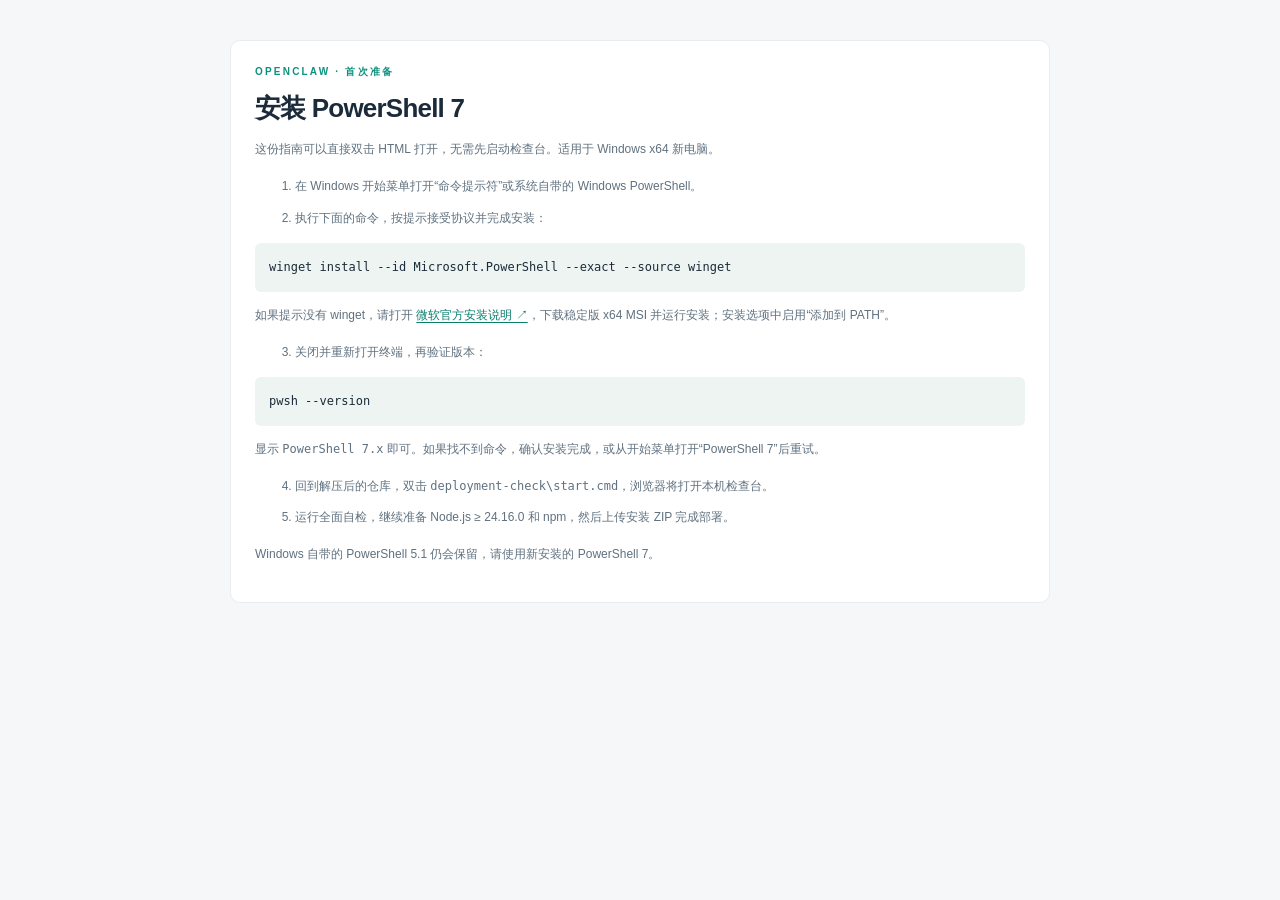
==== deployment-check/public/powershell7.html @ f4ea8567 "Add PowerShell 7 setup steps and standalone installation guide" ====
<!doctype html>
<html lang="zh-CN">
<head>
  <meta charset="utf-8">
  <meta name="viewport" content="width=device-width, initial-scale=1">
  <title>PowerShell 7 安装指南 · OpenClaw</title>
  <link rel="stylesheet" href="style.css">
</head>
<body class="standalone-guide">
  <main>
    <section class="prerequisite-card" aria-label="PowerShell 7 安装指南">
      <div class="eyebrow">OPENCLAW · 首次准备</div>
      <h1>安装 PowerShell 7</h1>
      <p>这份指南可以直接双击 HTML 打开，无需先启动检查台。适用于 Windows x64 新电脑。</p>
      <ol>
        <li>在 Windows 开始菜单打开“命令提示符”或系统自带的 Windows PowerShell。</li>
        <li>执行下面的命令，按提示接受协议并完成安装：</li>
      </ol>
      <pre><code>winget install --id Microsoft.PowerShell --exact --source winget</code></pre>
      <p>如果提示没有 winget，请打开 <a href="https://learn.microsoft.com/zh-cn/powershell/scripting/install/installing-powershell-on-windows" target="_blank" rel="noopener noreferrer">微软官方安装说明 ↗</a>，下载稳定版 x64 MSI 并运行安装；安装选项中启用“添加到 PATH”。</p>
      <ol start="3">
        <li>关闭并重新打开终端，再验证版本：</li>
      </ol>
      <pre><code>pwsh --version</code></pre>
      <p>显示 <code>PowerShell 7.x</code> 即可。如果找不到命令，确认安装完成，或从开始菜单打开“PowerShell 7”后重试。</p>
      <ol start="4">
        <li>回到解压后的仓库，双击 <code>deployment-check\start.cmd</code>，浏览器将打开本机检查台。</li>
        <li>运行全面自检，继续准备 Node.js ≥ 24.16.0 和 npm，然后上传安装 ZIP 完成部署。</li>
      </ol>
      <p>Windows 自带的 PowerShell 5.1 仍会保留，请使用新安装的 PowerShell 7。</p>
    </section>
  </main>
</body>
</html>
---- deployment-check/public/style.css ----
:root{--bg:#f5f7f9;--ink:#1b2b3a;--muted:#7a8796;--line:#e8edf1;--green:#0d927f;--green-bg:#e8f6f1;--red:#d64f51;--red-bg:#fff0ef;--amber:#ba8b29;--amber-bg:#fff7e5;--nav:#142631}*{box-sizing:border-box}html{scroll-behavior:smooth;scroll-padding-top:28px}body{margin:0;font-family:Inter,"Segoe UI","Microsoft YaHei",sans-serif;color:var(--ink);background:var(--bg);font-size:14px}button,input{font:inherit}button,a,input{ -webkit-tap-highlight-color:transparent}button{cursor:pointer}button:disabled{cursor:default;opacity:.45}a{color:inherit;text-decoration:none}button:focus-visible,a:focus-visible,input:focus-visible,summary:focus-visible{outline:3px solid #79c9bc;outline-offset:3px}.sidebar{position:fixed;inset:0 auto 0 0;width:232px;background:var(--nav);color:#a6b5bf;padding:33px 20px;display:flex;flex-direction:column}.brand{display:flex;gap:12px;align-items:center;color:#fff;padding:0 10px;font-weight:650;font-size:20px;letter-spacing:-.5px}.brand small{display:block;font-size:11px;font-weight:400;color:#899fae;letter-spacing:1px;margin-top:5px}.brand-icon{display:flex;align-items:center;justify-content:center;position:relative;width:37px;height:40px;border:1px solid #668f92;border-radius:12px;color:#73d2bc;font-size:26px}.brand-icon span{position:absolute;right:3px;bottom:0;color:#e6be78}.nav-label{font-size:11px;color:#6f8998;letter-spacing:1px;margin:51px 15px 16px}.nav-item{width:100%;display:flex;align-items:center;gap:13px;color:#96adbb;font-size:13px;text-align:left;padding:14px 15px;background:none;border:0;border-radius:7px;margin-bottom:7px}.nav-item>span:first-child{font-size:19px;line-height:16px;width:18px}.nav-item:hover{background:#1d3541;color:white}.nav-item.selected{color:#8ae2cb;background:#213d43}.nav-dot{width:5px;height:5px;background:#71d5ba;border-radius:50%;margin-left:auto}.sidebar-bottom{margin-top:auto;padding:20px 12px 0;font-size:11px;color:#a2b7bf}.local-dot{display:inline-block;background:#67c5a5;width:6px;height:6px;border-radius:50%;margin-right:7px}.sidebar-bottom p{line-height:1.9;color:#698591;margin:16px 0 25px}.sidebar-version{font-size:9px;letter-spacing:1.3px;border-top:1px solid #29404a;padding-top:18px;color:#5f7d8a}main{margin-left:232px}.topbar{height:75px;background:white;border-bottom:1px solid var(--line);display:flex;justify-content:space-between;align-items:center;padding:0 44px;font-size:12px;color:#8a96a1}.topbar span:not(.connection){margin:0 12px;color:#c5cdd3}.topbar strong{font-weight:500;color:#455766}.connection{font-size:11px;color:#637980;display:flex;align-items:center;gap:7px}.connection i{width:6px;height:6px;border-radius:50%;background:#47b48c}.connection.offline i{background:var(--red)}.content{max-width:1320px;margin:auto;padding:40px 44px 20px}.page-heading{display:flex;align-items:center;justify-content:space-between;margin-bottom:30px;gap:20px}.eyebrow{font-size:10px;letter-spacing:2.2px;color:var(--green);font-weight:650;margin-bottom:12px}h1{font-size:28px;font-weight:650;letter-spacing:-.8px;margin:0 0 11px}h1 span{color:var(--green)}.page-heading p{color:var(--muted);font-size:12px;margin:0;line-height:1.8}.os-tag{padding:9px 12px;border:1px solid #dee5e9;border-radius:6px;font-size:11px;white-space:nowrap;color:#697985;background:white}.os-tag span{font-size:17px;color:#456e7b;margin-right:6px}.overview-grid{display:grid;grid-template-columns:2.2fr 1fr 1fr 1fr;gap:15px;margin-bottom:22px}.progress-card,.stat-card{background:#fff;border:1px solid var(--line);border-radius:10px;min-height:151px}.progress-card{padding:20px 22px}.card-top{display:flex;align-items:center;justify-content:space-between;font-size:11px;color:#60717f}.badge{display:inline-flex;align-items:center;border-radius:4px;padding:4px 7px;font-size:10px;white-space:nowrap}.neutral{background:#f0f3f5;color:#85919d}.badge.pass{background:var(--green-bg);color:var(--green)}.badge.fail{background:var(--red-bg);color:var(--red)}.badge.warn{background:var(--amber-bg);color:var(--amber)}.progress-number{display:flex;gap:8px;align-items:baseline;margin:12px 0 11px}.progress-number strong{font-size:30px;line-height:1;font-weight:650}.progress-number>span{font-size:11px;color:#8a97a0}.progress-number .percent{margin-left:auto;color:var(--green);font-size:13px;font-weight:600}.progress-track{height:5px;background:#eef3f3;border-radius:3px;overflow:hidden}.progress-track div{height:100%;width:0;background:var(--green);border-radius:3px;transition:width .3s}.progress-card p{font-size:10px;margin:10px 0 0;color:#8c98a3;line-height:1.6}.stat-card{display:flex;align-items:center;justify-content:center;gap:13px;padding:16px}.stat-icon{display:flex;align-items:center;justify-content:center;border-radius:11px;width:39px;height:39px;font-size:21px}.success{background:var(--green-bg);color:var(--green)}.danger{background:var(--red-bg);color:var(--red)}.amber{background:var(--amber-bg);color:var(--amber)}.stat-card strong{font-size:27px;font-weight:600;display:block;line-height:1.2}.stat-card div>span{font-size:10px;display:block;color:#87939c;margin-top:8px;white-space:nowrap}.setup-card{background:white;border:1px solid var(--line);border-radius:10px;padding:22px;display:flex;justify-content:space-between;align-items:center;gap:25px;margin-bottom:30px}.path-field{flex:1;max-width:490px}.path-field label{display:block;font-size:12px;font-weight:550;margin-bottom:10px}.path-field label span{font-size:10px;color:#99a4ae;font-weight:400;margin-left:12px}.input-wrap{display:flex;align-items:center;border:1px solid #dfe6eb;border-radius:5px;background:#fbfcfd;height:37px}.input-wrap>span{margin-left:12px;color:#7d97a1;font-size:19px}.input-wrap input{border:0;background:transparent;width:100%;padding:9px 12px;color:#445a68;font-family:Consolas,monospace;font-size:12px;border-radius:5px;min-width:0}.path-field small{display:block;font-size:10px;color:#98a3ad;margin-top:8px;line-height:1.7}.setup-actions{display:flex;gap:9px}.button{padding:10px 16px;font-size:11px;border:1px solid transparent;border-radius:5px;white-space:nowrap;transition:background .15s}.primary{background:var(--green);color:white;box-shadow:0 2px 3px #0d927f16}.primary:hover{background:#087e6d}.primary span{font-size:14px;margin-right:5px}.secondary{background:white;border-color:#dfe6eb;color:#667986}.secondary:hover:not(:disabled){background:#f7f9fa}.section-heading{display:flex;align-items:center;justify-content:space-between;margin-bottom:18px}h2{font-size:15px;font-weight:600;margin:0}h2 span{font-weight:400;color:#92a0ab;font-size:11px;margin-left:9px}.legend{display:flex;gap:14px;font-size:10px;color:#94a0aa}.legend span{display:flex;align-items:center;gap:5px}.legend i{width:5px;height:5px;display:inline-block;border-radius:50%}.green{background:var(--green)}.red{background:var(--red)}.yellow{background:var(--amber)}.check-group{border:1px solid var(--line);border-radius:9px;background:white;margin-bottom:16px;overflow:hidden}.group-heading{background:#fcfdfd;padding:16px 20px;display:flex;align-items:center;gap:10px;border-bottom:1px solid var(--line)}.group-number{display:flex;align-items:center;justify-content:center;width:24px;height:24px;border:1px solid #dfe7ea;border-radius:6px;color:#7d919a;font-family:Consolas,monospace;font-size:11px}.group-heading h3{font-size:12px;font-weight:550;margin:0}.group-heading p{font-size:10px;color:#99a4ae;margin:0 0 0 7px}.group-progress{margin-left:auto;color:#8b9aa4;font-size:10px}.check-row{border-bottom:1px solid #eff2f4}.check-row:last-child{border-bottom:0}.check-main{display:flex;align-items:center;gap:13px;padding:17px 22px;min-height:72px;transition:background .2s}.check-row[data-status=fail] .check-main{background:#fff6f5}.check-row[data-status=running] .check-main{background:#f1faf8}.check-icon{flex-shrink:0;width:22px;height:22px;display:flex;align-items:center;justify-content:center;border:1.5px solid #d9e1e6;border-radius:50%;color:#c3ccd3;font-size:12px;font-weight:700}.check-row[data-status=pass] .check-icon{background:var(--green-bg);border-color:transparent;color:var(--green)}.check-row[data-status=fail] .check-icon{background:var(--red-bg);border-color:#f2cdca;color:var(--red)}.check-row[data-status=warn] .check-icon{background:var(--amber-bg);border-color:#f2e4bd;color:var(--amber)}.check-row[data-status=running] .check-icon{border-color:#c3e8de;border-top-color:var(--green);animation:spin 1s linear infinite;font-size:0}.check-info{flex:1;min-width:0}.check-info h4{font-size:12px;font-weight:500;margin:0 0 5px;display:flex;align-items:center;gap:9px}.step-label{font-size:9px;font-weight:400;color:#a1adb5}.check-description{font-size:10px;line-height:1.8;margin:0;color:#96a1aa;overflow-wrap:anywhere}.check-row[data-status=fail] .check-description{color:#c77672}.check-state{font-size:10px;color:#9ba6af;min-width:52px;text-align:right}.check-row[data-status=pass] .check-state{color:var(--green)}.check-row[data-status=fail] .check-state{color:var(--red)}.check-row[data-status=warn] .check-state{color:var(--amber)}.row-actions{display:flex;gap:8px;align-items:center;margin-left:9px}.row-actions button{border:1px solid #e3e9ed;border-radius:4px;background:white;font-size:10px;color:#738692;padding:5px 9px;white-space:nowrap}.row-actions button:hover:not(:disabled){color:var(--green);border-color:#aed6cd}.row-actions button[data-action=retry]{min-width:43px}.check-details{margin:0 22px 16px 57px;background:#f8fafb;border:1px solid #e8eef0;border-radius:6px;padding:15px 17px;font-size:11px;color:#6c7c88;line-height:1.9}.check-details p{margin:0 0 8px}.check-details p:last-child{margin:0}.check-details .detail-title{font-weight:600;color:#465c68}.command-row{display:flex;align-items:center;gap:10px;background:#edf2f4;border-radius:4px;padding:10px 12px;margin:9px 0}.command-row code{flex:1;font-family:Consolas,monospace;font-size:11px;white-space:pre-wrap;overflow-wrap:anywhere;color:#3d626c}.command-row button{font-size:10px;background:white;border:1px solid #dae3e7;border-radius:4px;padding:4px 8px;color:#59727d;white-space:nowrap}.acceptance-card{display:flex;gap:17px;border:1px solid #dce8e4;background:#f1f7f5;border-radius:9px;padding:23px;margin-top:25px}.acceptance-icon{background:#dfefe8;color:#418d78;width:33px;height:33px;border-radius:8px;display:flex;align-items:center;justify-content:center;font-size:20px;flex-shrink:0}.acceptance-card h3{font-size:13px;font-weight:550;margin:1px 0 8px}.acceptance-card p{font-size:10px;color:#85968e;line-height:1.9;margin:0 0 13px}.manual-check{display:flex;align-items:flex-start;gap:9px;margin:12px 0;font-size:11px;color:#60766c;line-height:1.7}.manual-check input{accent-color:var(--green);margin:3px 0 0;width:14px;height:14px;flex-shrink:0}.manual-check.checked{color:var(--green)}footer{display:flex;justify-content:space-between;font-size:9px;color:#a6b0b7;padding:27px 0 9px}.notice{padding:13px 17px;border:1px solid #e7d9b5;background:#fff9ed;border-radius:6px;margin:-10px 0 24px;color:#92722c;font-size:11px;line-height:1.8}.notice.error{border-color:#f2d1ce;background:#fff2f0;color:#b4544f}.toast{position:fixed;bottom:28px;left:calc(50% + 100px);transform:translateX(-50%);background:#183b3b;color:white;border-radius:7px;padding:12px 22px;box-shadow:0 8px 30px #183b3b24;font-size:12px;z-index:4}.hidden{display:none!important}@keyframes spin{to{transform:rotate(360deg)}}@media(min-width:1500px){.content{padding-top:46px}.check-main{padding-top:19px;padding-bottom:19px}}@media(max-width:1150px){.sidebar{width:200px;padding-left:14px;padding-right:14px}main{margin-left:200px}.content{padding:30px 27px}.topbar{padding:0 27px}.overview-grid{grid-template-columns:1.7fr 1fr 1fr 1fr;gap:10px}.stat-card{gap:8px;padding:11px}.stat-icon{width:31px;height:31px}.stat-card strong{font-size:24px}.setup-card{gap:15px}.button{padding:10px 11px}.page-heading h1{font-size:25px}.group-heading p{display:none}}@media(max-width:850px){.sidebar{display:none}main{margin-left:0}.content{padding:27px 20px}.topbar{height:60px;padding:0 20px}.overview-grid{grid-template-columns:repeat(3,1fr)}.progress-card{grid-column:1/-1}.stat-card{min-height:88px;justify-content:flex-start;padding:15px 18px}.stat-card div{display:flex;flex-direction:column}.stat-card div>span{margin-top:4px}.setup-card{flex-wrap:wrap;gap:20px}.path-field{max-width:none;flex-basis:100%}.setup-actions{width:100%}.setup-actions .primary{flex:1}.page-heading h1{font-size:24px}.os-tag{display:none}.toast{left:50%}.group-heading{padding:14px 16px}.check-main{padding:16px;gap:10px}.row-actions{margin-left:0}.check-details{margin-left:47px;margin-right:16px}.step-label{display:none}.acceptance-card{padding:19px}.connection{font-size:10px}.connection i{flex-shrink:0}}@media(max-width:460px){.page-heading h1{font-size:21px}.eyebrow{font-size:9px}.stat-card{padding:12px 9px;gap:7px}.stat-icon{width:27px;height:27px;font-size:17px}.stat-card div>span{font-size:9px}.stat-card strong{font-size:22px}.check-main{flex-wrap:wrap}.check-info{flex-basis:calc(100% - 35px)}.check-state{margin-left:32px;text-align:left;min-width:0}.row-actions{margin-left:auto}.check-details{margin-left:16px}.path-field label span{display:block;margin:5px 0 0}.legend{gap:8px;font-size:9px}.acceptance-icon{display:none}.progress-card{padding:18px}.progress-card,.stat-card{border-radius:7px}footer{flex-direction:column;gap:8px}.topbar{font-size:11px}.connection{max-width:148px;line-height:1.5}}
.deployment-card{background:#fff;border:1px solid var(--line);border-radius:10px;padding:24px;margin:0 0 30px;scroll-margin-top:25px}.deployment-heading{display:flex;align-items:center;justify-content:space-between;gap:16px;margin-bottom:23px}.deployment-heading .eyebrow{margin-bottom:9px}.deployment-heading h2{font-size:16px}.deployment-heading p{font-size:11px;color:var(--muted);line-height:1.9;margin:9px 0 0}.deploy-layout{display:grid;grid-template-columns:1.1fr 1fr;gap:28px}.upload-zone{border:1px dashed #b8d5cc;border-radius:7px;background:#f7fbf9;padding:20px;text-align:center;min-width:0}.upload-zone label{display:flex;align-items:center;flex-direction:column;cursor:pointer;gap:10px}.upload-icon{width:32px;height:32px;color:var(--green);font-size:25px}.upload-zone strong{font-size:13px;font-weight:550}.upload-zone label>span:last-child{font-size:10px;color:#92a69b;line-height:1.8}.upload-zone input{font-size:11px;width:100%;max-width:310px;margin-top:13px;color:#7a8f83}.upload-zone p{font-size:10px;color:#7b9589;line-height:1.8;margin:12px 0 0;overflow-wrap:anywhere}.deploy-fields>label,.deploy-options>div>label{display:block;font-size:11px;font-weight:550;margin:0 0 9px}.deploy-fields label span{font-size:10px;color:#9aa6ac;font-weight:400;margin-left:8px}.deploy-fields input[type=password],.deploy-options input[type=number]{width:100%;border:1px solid #dfe6eb;border-radius:5px;background:#fbfcfd;padding:10px 12px;font-size:12px;min-width:0;color:#445a68}.deploy-options{display:flex;gap:25px;align-items:center;margin:16px 0}.deploy-options>div{width:110px}.business-choice{display:flex;gap:8px;align-items:center;font-size:11px;color:#687f74}.business-choice input{accent-color:var(--green)}.deploy-fields>.button{width:100%;margin-top:3px}.deploy-scope{color:#94a198;font-size:10px;line-height:1.9;margin:17px 0 0}.deploy-status{background:#f4f8f7;border:1px solid #dfeae5;border-radius:6px;padding:16px;margin-top:20px;font-size:11px;color:#638074}.deploy-status strong{font-weight:500;line-height:1.9}.deploy-status .progress-track{margin:12px 0 9px}.deploy-status .progress-track>div{width:0}.deploy-status>span{font-size:10px}.deploy-status.error{background:#fff4f2;border-color:#f0d5cf;color:#b56559}.deploy-status.error .progress-track>div{background:var(--red)}.deploy-status.complete{background:#edf8f3;color:var(--green)}.deploy-status details{margin-top:13px}.deploy-status summary{cursor:pointer}.deploy-status pre{background:#172b33;color:#bfd4cd;font-family:Consolas,monospace;font-size:10px;line-height:1.9;border-radius:5px;padding:15px;max-height:260px;overflow:auto;white-space:pre-wrap;overflow-wrap:anywhere}@media(max-width:850px){.deploy-layout{grid-template-columns:1fr;gap:20px}.deployment-card{padding:20px}.deployment-heading{align-items:flex-start}.deployment-heading h2{font-size:15px}.deployment-heading .badge{font-size:9px}.deploy-options{justify-content:space-between}.upload-zone{padding:17px}}
.prerequisite-card{background:#fff;border:1px solid var(--line);border-radius:10px;padding:24px;margin-bottom:24px;scroll-margin-top:25px}.prerequisite-card h2{font-size:16px}.prerequisite-card p,.prerequisite-card li{font-size:12px;line-height:1.9;color:#60717f}.prerequisite-card pre{background:#edf4f2;border-radius:6px;padding:14px;overflow-x:auto;line-height:1.7;font-size:12px}.prerequisite-card code{font-family:Consolas,monospace;overflow-wrap:anywhere}.prerequisite-card a{color:#087e6d;text-decoration:underline;text-underline-offset:3px}.prerequisite-guide{font-size:12px}.standalone-guide main{margin:40px auto;padding:0 20px;max-width:860px}.standalone-guide h1{font-size:26px}.prerequisite-card li{margin:9px 0}@media(max-width:850px){.prerequisite-card{padding:20px}.standalone-guide main{margin:20px auto}}
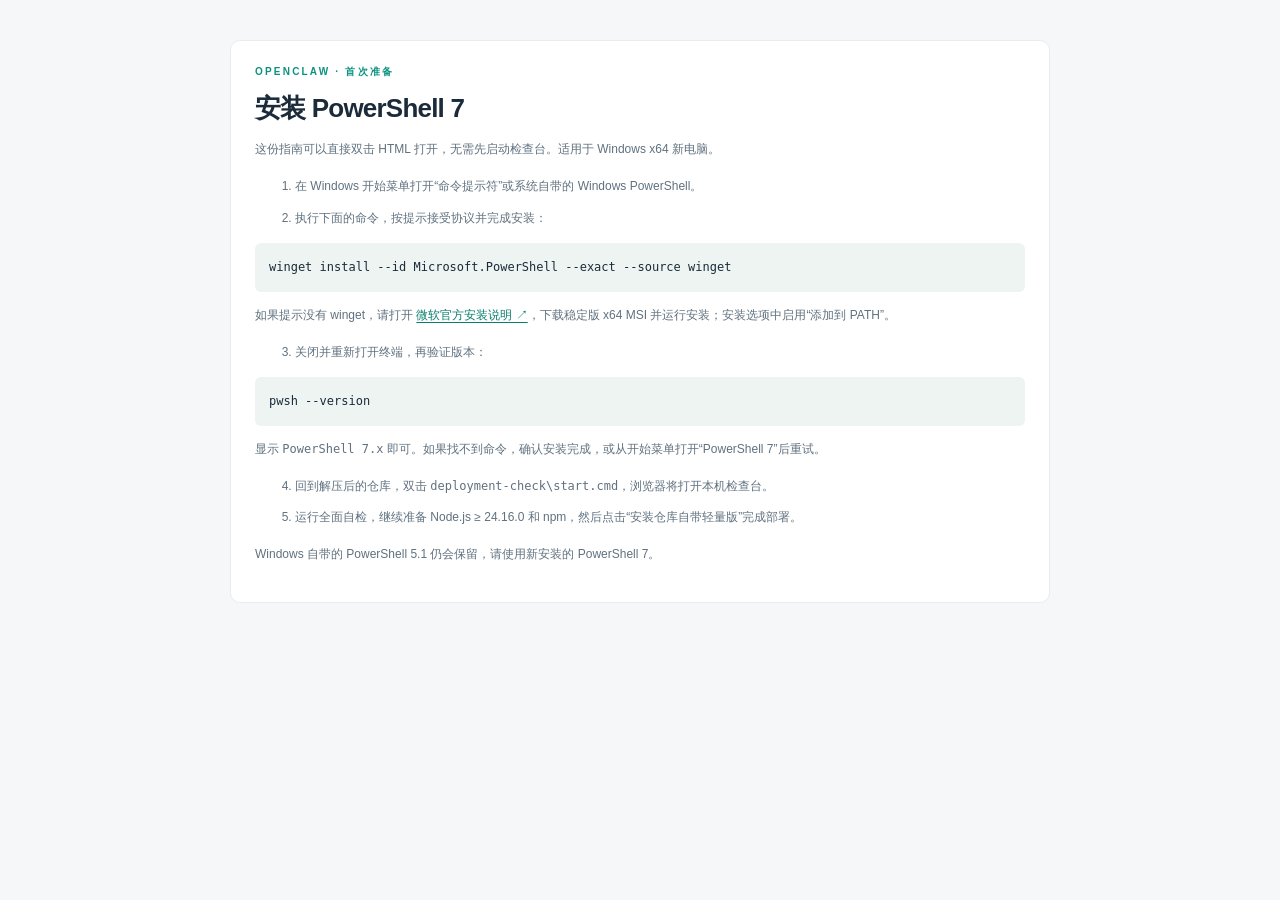
==== commit 59fcecd5: "Default web deployment to bundled Lite source and document release downloads" ====
--- a/deployment-check/public/powershell7.html
+++ b/deployment-check/public/powershell7.html
@@ -25,7 +25,7 @@
       <p>显示 <code>PowerShell 7.x</code> 即可。如果找不到命令，确认安装完成，或从开始菜单打开“PowerShell 7”后重试。</p>
       <ol start="4">
         <li>回到解压后的仓库，双击 <code>deployment-check\start.cmd</code>，浏览器将打开本机检查台。</li>
-        <li>运行全面自检，继续准备 Node.js ≥ 24.16.0 和 npm，然后上传安装 ZIP 完成部署。</li>
+        <li>运行全面自检，继续准备 Node.js ≥ 24.16.0 和 npm，然后点击“安装仓库自带轻量版”完成部署。</li>
       </ol>
       <p>Windows 自带的 PowerShell 5.1 仍会保留，请使用新安装的 PowerShell 7。</p>
     </section>
--- a/deployment-check/public/style.css
+++ b/deployment-check/public/style.css
@@ -1,3 +1,4 @@
 :root{--bg:#f5f7f9;--ink:#1b2b3a;--muted:#7a8796;--line:#e8edf1;--green:#0d927f;--green-bg:#e8f6f1;--red:#d64f51;--red-bg:#fff0ef;--amber:#ba8b29;--amber-bg:#fff7e5;--nav:#142631}*{box-sizing:border-box}html{scroll-behavior:smooth;scroll-padding-top:28px}body{margin:0;font-family:Inter,"Segoe UI","Microsoft YaHei",sans-serif;color:var(--ink);background:var(--bg);font-size:14px}button,input{font:inherit}button,a,input{ -webkit-tap-highlight-color:transparent}button{cursor:pointer}button:disabled{cursor:default;opacity:.45}a{color:inherit;text-decoration:none}button:focus-visible,a:focus-visible,input:focus-visible,summary:focus-visible{outline:3px solid #79c9bc;outline-offset:3px}.sidebar{position:fixed;inset:0 auto 0 0;width:232px;background:var(--nav);color:#a6b5bf;padding:33px 20px;display:flex;flex-direction:column}.brand{display:flex;gap:12px;align-items:center;color:#fff;padding:0 10px;font-weight:650;font-size:20px;letter-spacing:-.5px}.brand small{display:block;font-size:11px;font-weight:400;color:#899fae;letter-spacing:1px;margin-top:5px}.brand-icon{display:flex;align-items:center;justify-content:center;position:relative;width:37px;height:40px;border:1px solid #668f92;border-radius:12px;color:#73d2bc;font-size:26px}.brand-icon span{position:absolute;right:3px;bottom:0;color:#e6be78}.nav-label{font-size:11px;color:#6f8998;letter-spacing:1px;margin:51px 15px 16px}.nav-item{width:100%;display:flex;align-items:center;gap:13px;color:#96adbb;font-size:13px;text-align:left;padding:14px 15px;background:none;border:0;border-radius:7px;margin-bottom:7px}.nav-item>span:first-child{font-size:19px;line-height:16px;width:18px}.nav-item:hover{background:#1d3541;color:white}.nav-item.selected{color:#8ae2cb;background:#213d43}.nav-dot{width:5px;height:5px;background:#71d5ba;border-radius:50%;margin-left:auto}.sidebar-bottom{margin-top:auto;padding:20px 12px 0;font-size:11px;color:#a2b7bf}.local-dot{display:inline-block;background:#67c5a5;width:6px;height:6px;border-radius:50%;margin-right:7px}.sidebar-bottom p{line-height:1.9;color:#698591;margin:16px 0 25px}.sidebar-version{font-size:9px;letter-spacing:1.3px;border-top:1px solid #29404a;padding-top:18px;color:#5f7d8a}main{margin-left:232px}.topbar{height:75px;background:white;border-bottom:1px solid var(--line);display:flex;justify-content:space-between;align-items:center;padding:0 44px;font-size:12px;color:#8a96a1}.topbar span:not(.connection){margin:0 12px;color:#c5cdd3}.topbar strong{font-weight:500;color:#455766}.connection{font-size:11px;color:#637980;display:flex;align-items:center;gap:7px}.connection i{width:6px;height:6px;border-radius:50%;background:#47b48c}.connection.offline i{background:var(--red)}.content{max-width:1320px;margin:auto;padding:40px 44px 20px}.page-heading{display:flex;align-items:center;justify-content:space-between;margin-bottom:30px;gap:20px}.eyebrow{font-size:10px;letter-spacing:2.2px;color:var(--green);font-weight:650;margin-bottom:12px}h1{font-size:28px;font-weight:650;letter-spacing:-.8px;margin:0 0 11px}h1 span{color:var(--green)}.page-heading p{color:var(--muted);font-size:12px;margin:0;line-height:1.8}.os-tag{padding:9px 12px;border:1px solid #dee5e9;border-radius:6px;font-size:11px;white-space:nowrap;color:#697985;background:white}.os-tag span{font-size:17px;color:#456e7b;margin-right:6px}.overview-grid{display:grid;grid-template-columns:2.2fr 1fr 1fr 1fr;gap:15px;margin-bottom:22px}.progress-card,.stat-card{background:#fff;border:1px solid var(--line);border-radius:10px;min-height:151px}.progress-card{padding:20px 22px}.card-top{display:flex;align-items:center;justify-content:space-between;font-size:11px;color:#60717f}.badge{display:inline-flex;align-items:center;border-radius:4px;padding:4px 7px;font-size:10px;white-space:nowrap}.neutral{background:#f0f3f5;color:#85919d}.badge.pass{background:var(--green-bg);color:var(--green)}.badge.fail{background:var(--red-bg);color:var(--red)}.badge.warn{background:var(--amber-bg);color:var(--amber)}.progress-number{display:flex;gap:8px;align-items:baseline;margin:12px 0 11px}.progress-number strong{font-size:30px;line-height:1;font-weight:650}.progress-number>span{font-size:11px;color:#8a97a0}.progress-number .percent{margin-left:auto;color:var(--green);font-size:13px;font-weight:600}.progress-track{height:5px;background:#eef3f3;border-radius:3px;overflow:hidden}.progress-track div{height:100%;width:0;background:var(--green);border-radius:3px;transition:width .3s}.progress-card p{font-size:10px;margin:10px 0 0;color:#8c98a3;line-height:1.6}.stat-card{display:flex;align-items:center;justify-content:center;gap:13px;padding:16px}.stat-icon{display:flex;align-items:center;justify-content:center;border-radius:11px;width:39px;height:39px;font-size:21px}.success{background:var(--green-bg);color:var(--green)}.danger{background:var(--red-bg);color:var(--red)}.amber{background:var(--amber-bg);color:var(--amber)}.stat-card strong{font-size:27px;font-weight:600;display:block;line-height:1.2}.stat-card div>span{font-size:10px;display:block;color:#87939c;margin-top:8px;white-space:nowrap}.setup-card{background:white;border:1px solid var(--line);border-radius:10px;padding:22px;display:flex;justify-content:space-between;align-items:center;gap:25px;margin-bottom:30px}.path-field{flex:1;max-width:490px}.path-field label{display:block;font-size:12px;font-weight:550;margin-bottom:10px}.path-field label span{font-size:10px;color:#99a4ae;font-weight:400;margin-left:12px}.input-wrap{display:flex;align-items:center;border:1px solid #dfe6eb;border-radius:5px;background:#fbfcfd;height:37px}.input-wrap>span{margin-left:12px;color:#7d97a1;font-size:19px}.input-wrap input{border:0;background:transparent;width:100%;padding:9px 12px;color:#445a68;font-family:Consolas,monospace;font-size:12px;border-radius:5px;min-width:0}.path-field small{display:block;font-size:10px;color:#98a3ad;margin-top:8px;line-height:1.7}.setup-actions{display:flex;gap:9px}.button{padding:10px 16px;font-size:11px;border:1px solid transparent;border-radius:5px;white-space:nowrap;transition:background .15s}.primary{background:var(--green);color:white;box-shadow:0 2px 3px #0d927f16}.primary:hover{background:#087e6d}.primary span{font-size:14px;margin-right:5px}.secondary{background:white;border-color:#dfe6eb;color:#667986}.secondary:hover:not(:disabled){background:#f7f9fa}.section-heading{display:flex;align-items:center;justify-content:space-between;margin-bottom:18px}h2{font-size:15px;font-weight:600;margin:0}h2 span{font-weight:400;color:#92a0ab;font-size:11px;margin-left:9px}.legend{display:flex;gap:14px;font-size:10px;color:#94a0aa}.legend span{display:flex;align-items:center;gap:5px}.legend i{width:5px;height:5px;display:inline-block;border-radius:50%}.green{background:var(--green)}.red{background:var(--red)}.yellow{background:var(--amber)}.check-group{border:1px solid var(--line);border-radius:9px;background:white;margin-bottom:16px;overflow:hidden}.group-heading{background:#fcfdfd;padding:16px 20px;display:flex;align-items:center;gap:10px;border-bottom:1px solid var(--line)}.group-number{display:flex;align-items:center;justify-content:center;width:24px;height:24px;border:1px solid #dfe7ea;border-radius:6px;color:#7d919a;font-family:Consolas,monospace;font-size:11px}.group-heading h3{font-size:12px;font-weight:550;margin:0}.group-heading p{font-size:10px;color:#99a4ae;margin:0 0 0 7px}.group-progress{margin-left:auto;color:#8b9aa4;font-size:10px}.check-row{border-bottom:1px solid #eff2f4}.check-row:last-child{border-bottom:0}.check-main{display:flex;align-items:center;gap:13px;padding:17px 22px;min-height:72px;transition:background .2s}.check-row[data-status=fail] .check-main{background:#fff6f5}.check-row[data-status=running] .check-main{background:#f1faf8}.check-icon{flex-shrink:0;width:22px;height:22px;display:flex;align-items:center;justify-content:center;border:1.5px solid #d9e1e6;border-radius:50%;color:#c3ccd3;font-size:12px;font-weight:700}.check-row[data-status=pass] .check-icon{background:var(--green-bg);border-color:transparent;color:var(--green)}.check-row[data-status=fail] .check-icon{background:var(--red-bg);border-color:#f2cdca;color:var(--red)}.check-row[data-status=warn] .check-icon{background:var(--amber-bg);border-color:#f2e4bd;color:var(--amber)}.check-row[data-status=running] .check-icon{border-color:#c3e8de;border-top-color:var(--green);animation:spin 1s linear infinite;font-size:0}.check-info{flex:1;min-width:0}.check-info h4{font-size:12px;font-weight:500;margin:0 0 5px;display:flex;align-items:center;gap:9px}.step-label{font-size:9px;font-weight:400;color:#a1adb5}.check-description{font-size:10px;line-height:1.8;margin:0;color:#96a1aa;overflow-wrap:anywhere}.check-row[data-status=fail] .check-description{color:#c77672}.check-state{font-size:10px;color:#9ba6af;min-width:52px;text-align:right}.check-row[data-status=pass] .check-state{color:var(--green)}.check-row[data-status=fail] .check-state{color:var(--red)}.check-row[data-status=warn] .check-state{color:var(--amber)}.row-actions{display:flex;gap:8px;align-items:center;margin-left:9px}.row-actions button{border:1px solid #e3e9ed;border-radius:4px;background:white;font-size:10px;color:#738692;padding:5px 9px;white-space:nowrap}.row-actions button:hover:not(:disabled){color:var(--green);border-color:#aed6cd}.row-actions button[data-action=retry]{min-width:43px}.check-details{margin:0 22px 16px 57px;background:#f8fafb;border:1px solid #e8eef0;border-radius:6px;padding:15px 17px;font-size:11px;color:#6c7c88;line-height:1.9}.check-details p{margin:0 0 8px}.check-details p:last-child{margin:0}.check-details .detail-title{font-weight:600;color:#465c68}.command-row{display:flex;align-items:center;gap:10px;background:#edf2f4;border-radius:4px;padding:10px 12px;margin:9px 0}.command-row code{flex:1;font-family:Consolas,monospace;font-size:11px;white-space:pre-wrap;overflow-wrap:anywhere;color:#3d626c}.command-row button{font-size:10px;background:white;border:1px solid #dae3e7;border-radius:4px;padding:4px 8px;color:#59727d;white-space:nowrap}.acceptance-card{display:flex;gap:17px;border:1px solid #dce8e4;background:#f1f7f5;border-radius:9px;padding:23px;margin-top:25px}.acceptance-icon{background:#dfefe8;color:#418d78;width:33px;height:33px;border-radius:8px;display:flex;align-items:center;justify-content:center;font-size:20px;flex-shrink:0}.acceptance-card h3{font-size:13px;font-weight:550;margin:1px 0 8px}.acceptance-card p{font-size:10px;color:#85968e;line-height:1.9;margin:0 0 13px}.manual-check{display:flex;align-items:flex-start;gap:9px;margin:12px 0;font-size:11px;color:#60766c;line-height:1.7}.manual-check input{accent-color:var(--green);margin:3px 0 0;width:14px;height:14px;flex-shrink:0}.manual-check.checked{color:var(--green)}footer{display:flex;justify-content:space-between;font-size:9px;color:#a6b0b7;padding:27px 0 9px}.notice{padding:13px 17px;border:1px solid #e7d9b5;background:#fff9ed;border-radius:6px;margin:-10px 0 24px;color:#92722c;font-size:11px;line-height:1.8}.notice.error{border-color:#f2d1ce;background:#fff2f0;color:#b4544f}.toast{position:fixed;bottom:28px;left:calc(50% + 100px);transform:translateX(-50%);background:#183b3b;color:white;border-radius:7px;padding:12px 22px;box-shadow:0 8px 30px #183b3b24;font-size:12px;z-index:4}.hidden{display:none!important}@keyframes spin{to{transform:rotate(360deg)}}@media(min-width:1500px){.content{padding-top:46px}.check-main{padding-top:19px;padding-bottom:19px}}@media(max-width:1150px){.sidebar{width:200px;padding-left:14px;padding-right:14px}main{margin-left:200px}.content{padding:30px 27px}.topbar{padding:0 27px}.overview-grid{grid-template-columns:1.7fr 1fr 1fr 1fr;gap:10px}.stat-card{gap:8px;padding:11px}.stat-icon{width:31px;height:31px}.stat-card strong{font-size:24px}.setup-card{gap:15px}.button{padding:10px 11px}.page-heading h1{font-size:25px}.group-heading p{display:none}}@media(max-width:850px){.sidebar{display:none}main{margin-left:0}.content{padding:27px 20px}.topbar{height:60px;padding:0 20px}.overview-grid{grid-template-columns:repeat(3,1fr)}.progress-card{grid-column:1/-1}.stat-card{min-height:88px;justify-content:flex-start;padding:15px 18px}.stat-card div{display:flex;flex-direction:column}.stat-card div>span{margin-top:4px}.setup-card{flex-wrap:wrap;gap:20px}.path-field{max-width:none;flex-basis:100%}.setup-actions{width:100%}.setup-actions .primary{flex:1}.page-heading h1{font-size:24px}.os-tag{display:none}.toast{left:50%}.group-heading{padding:14px 16px}.check-main{padding:16px;gap:10px}.row-actions{margin-left:0}.check-details{margin-left:47px;margin-right:16px}.step-label{display:none}.acceptance-card{padding:19px}.connection{font-size:10px}.connection i{flex-shrink:0}}@media(max-width:460px){.page-heading h1{font-size:21px}.eyebrow{font-size:9px}.stat-card{padding:12px 9px;gap:7px}.stat-icon{width:27px;height:27px;font-size:17px}.stat-card div>span{font-size:9px}.stat-card strong{font-size:22px}.check-main{flex-wrap:wrap}.check-info{flex-basis:calc(100% - 35px)}.check-state{margin-left:32px;text-align:left;min-width:0}.row-actions{margin-left:auto}.check-details{margin-left:16px}.path-field label span{display:block;margin:5px 0 0}.legend{gap:8px;font-size:9px}.acceptance-icon{display:none}.progress-card{padding:18px}.progress-card,.stat-card{border-radius:7px}footer{flex-direction:column;gap:8px}.topbar{font-size:11px}.connection{max-width:148px;line-height:1.5}}
 .deployment-card{background:#fff;border:1px solid var(--line);border-radius:10px;padding:24px;margin:0 0 30px;scroll-margin-top:25px}.deployment-heading{display:flex;align-items:center;justify-content:space-between;gap:16px;margin-bottom:23px}.deployment-heading .eyebrow{margin-bottom:9px}.deployment-heading h2{font-size:16px}.deployment-heading p{font-size:11px;color:var(--muted);line-height:1.9;margin:9px 0 0}.deploy-layout{display:grid;grid-template-columns:1.1fr 1fr;gap:28px}.upload-zone{border:1px dashed #b8d5cc;border-radius:7px;background:#f7fbf9;padding:20px;text-align:center;min-width:0}.upload-zone label{display:flex;align-items:center;flex-direction:column;cursor:pointer;gap:10px}.upload-icon{width:32px;height:32px;color:var(--green);font-size:25px}.upload-zone strong{font-size:13px;font-weight:550}.upload-zone label>span:last-child{font-size:10px;color:#92a69b;line-height:1.8}.upload-zone input{font-size:11px;width:100%;max-width:310px;margin-top:13px;color:#7a8f83}.upload-zone p{font-size:10px;color:#7b9589;line-height:1.8;margin:12px 0 0;overflow-wrap:anywhere}.deploy-fields>label,.deploy-options>div>label{display:block;font-size:11px;font-weight:550;margin:0 0 9px}.deploy-fields label span{font-size:10px;color:#9aa6ac;font-weight:400;margin-left:8px}.deploy-fields input[type=password],.deploy-options input[type=number]{width:100%;border:1px solid #dfe6eb;border-radius:5px;background:#fbfcfd;padding:10px 12px;font-size:12px;min-width:0;color:#445a68}.deploy-options{display:flex;gap:25px;align-items:center;margin:16px 0}.deploy-options>div{width:110px}.business-choice{display:flex;gap:8px;align-items:center;font-size:11px;color:#687f74}.business-choice input{accent-color:var(--green)}.deploy-fields>.button{width:100%;margin-top:3px}.deploy-scope{color:#94a198;font-size:10px;line-height:1.9;margin:17px 0 0}.deploy-status{background:#f4f8f7;border:1px solid #dfeae5;border-radius:6px;padding:16px;margin-top:20px;font-size:11px;color:#638074}.deploy-status strong{font-weight:500;line-height:1.9}.deploy-status .progress-track{margin:12px 0 9px}.deploy-status .progress-track>div{width:0}.deploy-status>span{font-size:10px}.deploy-status.error{background:#fff4f2;border-color:#f0d5cf;color:#b56559}.deploy-status.error .progress-track>div{background:var(--red)}.deploy-status.complete{background:#edf8f3;color:var(--green)}.deploy-status details{margin-top:13px}.deploy-status summary{cursor:pointer}.deploy-status pre{background:#172b33;color:#bfd4cd;font-family:Consolas,monospace;font-size:10px;line-height:1.9;border-radius:5px;padding:15px;max-height:260px;overflow:auto;white-space:pre-wrap;overflow-wrap:anywhere}@media(max-width:850px){.deploy-layout{grid-template-columns:1fr;gap:20px}.deployment-card{padding:20px}.deployment-heading{align-items:flex-start}.deployment-heading h2{font-size:15px}.deployment-heading .badge{font-size:9px}.deploy-options{justify-content:space-between}.upload-zone{padding:17px}}
 .prerequisite-card{background:#fff;border:1px solid var(--line);border-radius:10px;padding:24px;margin-bottom:24px;scroll-margin-top:25px}.prerequisite-card h2{font-size:16px}.prerequisite-card p,.prerequisite-card li{font-size:12px;line-height:1.9;color:#60717f}.prerequisite-card pre{background:#edf4f2;border-radius:6px;padding:14px;overflow-x:auto;line-height:1.7;font-size:12px}.prerequisite-card code{font-family:Consolas,monospace;overflow-wrap:anywhere}.prerequisite-card a{color:#087e6d;text-decoration:underline;text-underline-offset:3px}.prerequisite-guide{font-size:12px}.standalone-guide main{margin:40px auto;padding:0 20px;max-width:860px}.standalone-guide h1{font-size:26px}.prerequisite-card li{margin:9px 0}@media(max-width:850px){.prerequisite-card{padding:20px}.standalone-guide main{margin:20px auto}}
+.bundled-zone>.upload-icon{display:block;margin:0 auto 10px}.bundled-zone>strong{display:block;font-size:13px}.bundled-zone>.button{margin-top:15px}.alternate-package{margin-top:18px;text-align:left;border-top:1px solid #dce8e2;padding-top:14px;font-size:11px;color:#687f74}.alternate-package summary{cursor:pointer}.alternate-package label{margin-top:14px;font-size:11px}
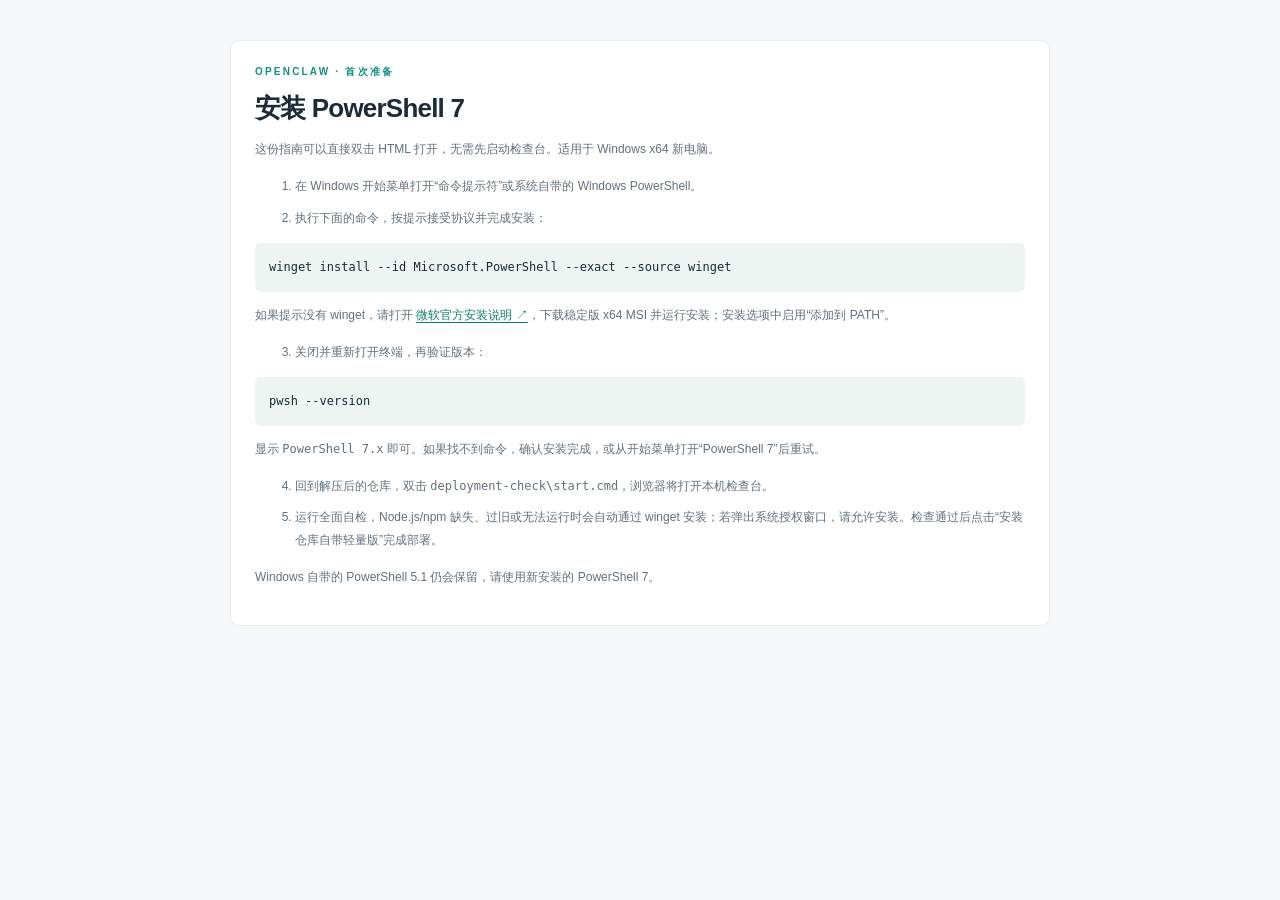
==== commit 52ef2526: "Add automatic Node setup and post-install DeepSeek key configuration" ====
--- a/deployment-check/public/powershell7.html
+++ b/deployment-check/public/powershell7.html
@@ -25,7 +25,7 @@
       <p>显示 <code>PowerShell 7.x</code> 即可。如果找不到命令，确认安装完成，或从开始菜单打开“PowerShell 7”后重试。</p>
       <ol start="4">
         <li>回到解压后的仓库，双击 <code>deployment-check\start.cmd</code>，浏览器将打开本机检查台。</li>
-        <li>运行全面自检，继续准备 Node.js ≥ 24.16.0 和 npm，然后点击“安装仓库自带轻量版”完成部署。</li>
+        <li>运行全面自检，Node.js/npm 缺失、过旧或无法运行时会自动通过 winget 安装；若弹出系统授权窗口，请允许安装。检查通过后点击“安装仓库自带轻量版”完成部署。</li>
       </ol>
       <p>Windows 自带的 PowerShell 5.1 仍会保留，请使用新安装的 PowerShell 7。</p>
     </section>
--- a/deployment-check/public/style.css
+++ b/deployment-check/public/style.css
@@ -2,3 +2,5 @@
 .deployment-card{background:#fff;border:1px solid var(--line);border-radius:10px;padding:24px;margin:0 0 30px;scroll-margin-top:25px}.deployment-heading{display:flex;align-items:center;justify-content:space-between;gap:16px;margin-bottom:23px}.deployment-heading .eyebrow{margin-bottom:9px}.deployment-heading h2{font-size:16px}.deployment-heading p{font-size:11px;color:var(--muted);line-height:1.9;margin:9px 0 0}.deploy-layout{display:grid;grid-template-columns:1.1fr 1fr;gap:28px}.upload-zone{border:1px dashed #b8d5cc;border-radius:7px;background:#f7fbf9;padding:20px;text-align:center;min-width:0}.upload-zone label{display:flex;align-items:center;flex-direction:column;cursor:pointer;gap:10px}.upload-icon{width:32px;height:32px;color:var(--green);font-size:25px}.upload-zone strong{font-size:13px;font-weight:550}.upload-zone label>span:last-child{font-size:10px;color:#92a69b;line-height:1.8}.upload-zone input{font-size:11px;width:100%;max-width:310px;margin-top:13px;color:#7a8f83}.upload-zone p{font-size:10px;color:#7b9589;line-height:1.8;margin:12px 0 0;overflow-wrap:anywhere}.deploy-fields>label,.deploy-options>div>label{display:block;font-size:11px;font-weight:550;margin:0 0 9px}.deploy-fields label span{font-size:10px;color:#9aa6ac;font-weight:400;margin-left:8px}.deploy-fields input[type=password],.deploy-options input[type=number]{width:100%;border:1px solid #dfe6eb;border-radius:5px;background:#fbfcfd;padding:10px 12px;font-size:12px;min-width:0;color:#445a68}.deploy-options{display:flex;gap:25px;align-items:center;margin:16px 0}.deploy-options>div{width:110px}.business-choice{display:flex;gap:8px;align-items:center;font-size:11px;color:#687f74}.business-choice input{accent-color:var(--green)}.deploy-fields>.button{width:100%;margin-top:3px}.deploy-scope{color:#94a198;font-size:10px;line-height:1.9;margin:17px 0 0}.deploy-status{background:#f4f8f7;border:1px solid #dfeae5;border-radius:6px;padding:16px;margin-top:20px;font-size:11px;color:#638074}.deploy-status strong{font-weight:500;line-height:1.9}.deploy-status .progress-track{margin:12px 0 9px}.deploy-status .progress-track>div{width:0}.deploy-status>span{font-size:10px}.deploy-status.error{background:#fff4f2;border-color:#f0d5cf;color:#b56559}.deploy-status.error .progress-track>div{background:var(--red)}.deploy-status.complete{background:#edf8f3;color:var(--green)}.deploy-status details{margin-top:13px}.deploy-status summary{cursor:pointer}.deploy-status pre{background:#172b33;color:#bfd4cd;font-family:Consolas,monospace;font-size:10px;line-height:1.9;border-radius:5px;padding:15px;max-height:260px;overflow:auto;white-space:pre-wrap;overflow-wrap:anywhere}@media(max-width:850px){.deploy-layout{grid-template-columns:1fr;gap:20px}.deployment-card{padding:20px}.deployment-heading{align-items:flex-start}.deployment-heading h2{font-size:15px}.deployment-heading .badge{font-size:9px}.deploy-options{justify-content:space-between}.upload-zone{padding:17px}}
 .prerequisite-card{background:#fff;border:1px solid var(--line);border-radius:10px;padding:24px;margin-bottom:24px;scroll-margin-top:25px}.prerequisite-card h2{font-size:16px}.prerequisite-card p,.prerequisite-card li{font-size:12px;line-height:1.9;color:#60717f}.prerequisite-card pre{background:#edf4f2;border-radius:6px;padding:14px;overflow-x:auto;line-height:1.7;font-size:12px}.prerequisite-card code{font-family:Consolas,monospace;overflow-wrap:anywhere}.prerequisite-card a{color:#087e6d;text-decoration:underline;text-underline-offset:3px}.prerequisite-guide{font-size:12px}.standalone-guide main{margin:40px auto;padding:0 20px;max-width:860px}.standalone-guide h1{font-size:26px}.prerequisite-card li{margin:9px 0}@media(max-width:850px){.prerequisite-card{padding:20px}.standalone-guide main{margin:20px auto}}
 .bundled-zone>.upload-icon{display:block;margin:0 auto 10px}.bundled-zone>strong{display:block;font-size:13px}.bundled-zone>.button{margin-top:15px}.alternate-package{margin-top:18px;text-align:left;border-top:1px solid #dce8e2;padding-top:14px;font-size:11px;color:#687f74}.alternate-package summary{cursor:pointer}.alternate-package label{margin-top:14px;font-size:11px}
+.node-setup-panel{margin:-8px 0 24px}
+.key-label{display:block;font-size:12px;margin-bottom:10px}.key-input-row{display:flex;gap:12px}.key-input-row input{flex:1;min-width:0;border:1px solid #dfe6eb;border-radius:5px;background:#fbfcfd;padding:10px 12px}.key-message{font-size:12px;line-height:1.9;color:#60717f}.key-message.error{color:var(--red)}.key-message.saved{color:var(--green)}@media(max-width:460px){.key-input-row{flex-direction:column}}
